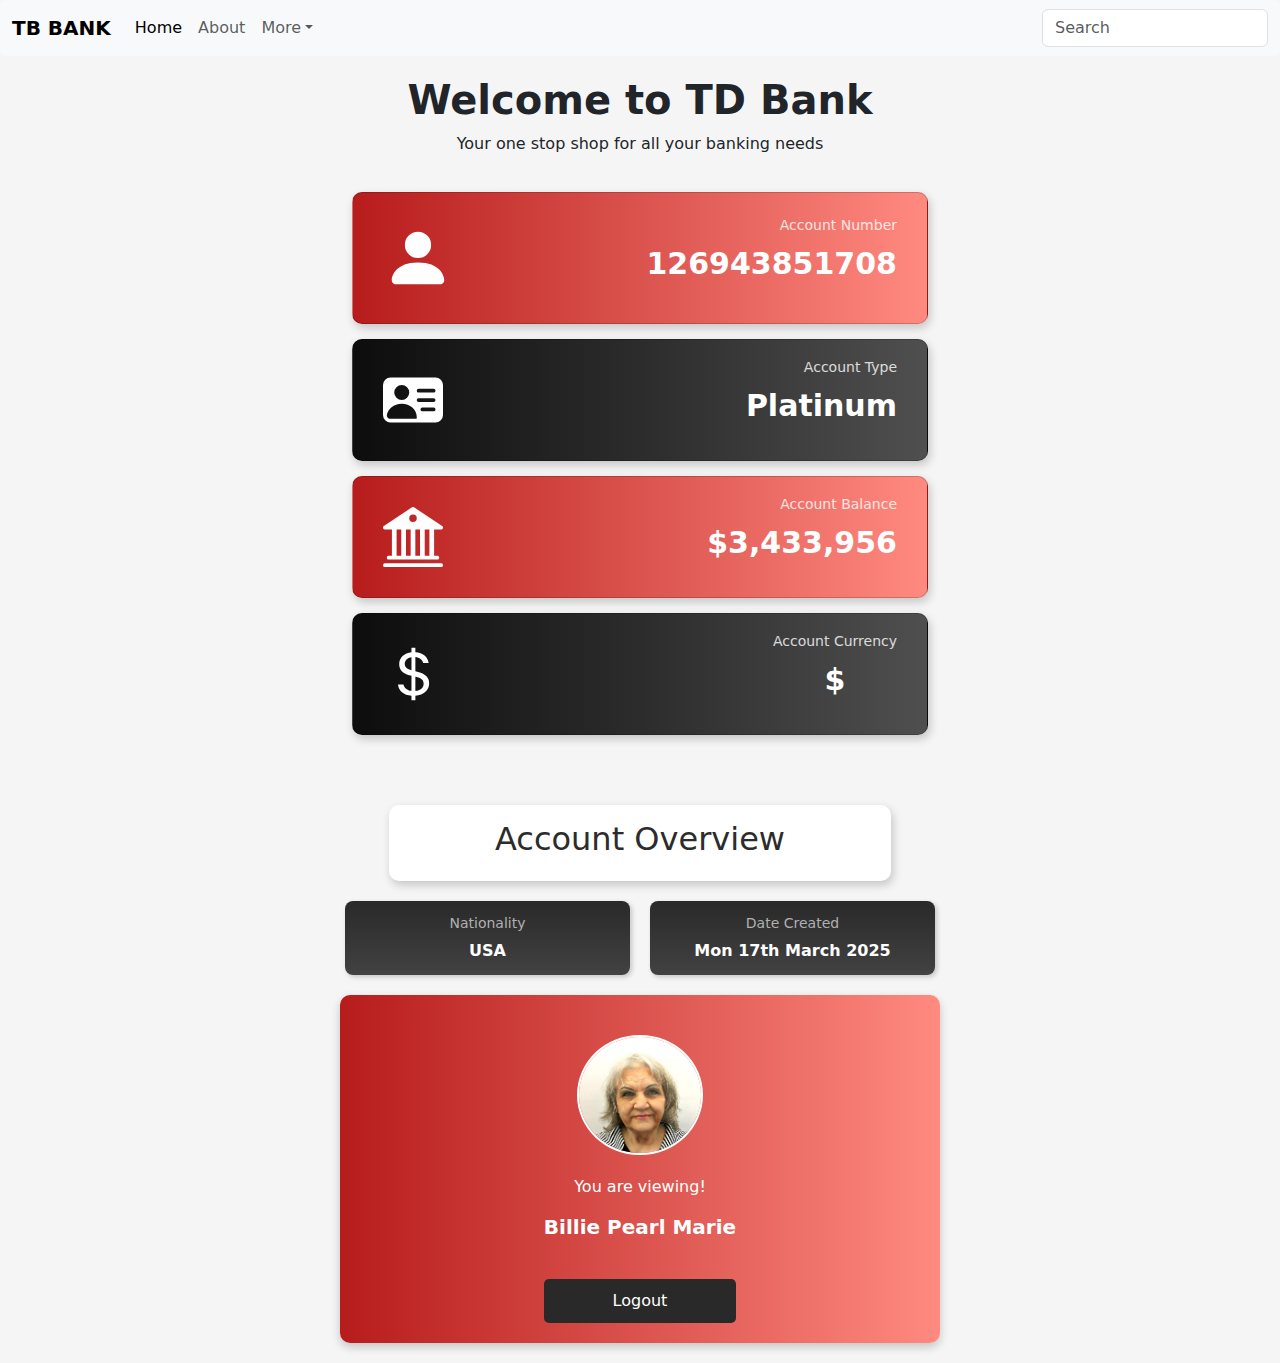
==== dashboard.html @ 37281b9b "Initial commit" ====
<!DOCTYPE html>
<html lang="en">
<head>
    <meta charset="UTF-8">
    <meta name="viewport" content="width=device-width, initial-scale=1.0">
    <title>Document</title>
    <link href="https://cdn.jsdelivr.net/npm/bootstrap@5.3.3/dist/css/bootstrap.min.css" rel="stylesheet" integrity="sha384-QWTKZyjpPEjISv5WaRU9OFeRpok6YctnYmDr5pNlyT2bRjXh0JMhjY6hW+ALEwIH" crossorigin="anonymous">
    <link rel="stylesheet" href="./css/styles2.css">
</head>

<body>
    <nav class="navbar navbar-expand-lg bg-body-tertiary rounded" aria-label="Eleventh navbar example">
        <div class="container-fluid">
          <a class="navbar-brand" href="#"><strong>TB BANK</strong></a>
          <button class="navbar-toggler" type="button" data-bs-toggle="collapse" data-bs-target="#navbarsExample09" aria-controls="navbarsExample09" aria-expanded="false" aria-label="Toggle navigation">
            <span class="navbar-toggler-icon"></span>
          </button>
  
          <div class="collapse navbar-collapse" id="navbarsExample09">
            <ul class="navbar-nav me-auto mb-2 mb-lg-0">
              <li class="nav-item">
                <a class="nav-link active" aria-current="page" href="#">Home</a>
              </li>
              <li class="nav-item">
                <a class="nav-link" href="#">About</a>
              </li>
              <li class="nav-item dropdown">
                <a class="nav-link dropdown-toggle" href="#" data-bs-toggle="dropdown" aria-expanded="false">More</a>
                <ul class="dropdown-menu">
                  <li><a class="dropdown-item" href="#">Recent Transactions</a></li>
                  <li><a class="dropdown-item" href="#">Make a Transfer</a></li>
                  <li><a class="dropdown-item" href="#">Account Settings</a></li>
                </ul>
              </li>
            </ul>
            <form role="search">
              <input class="form-control" type="search" placeholder="Search" aria-label="Search">
            </form>
          </div>
        </div>
      </nav>

      <section class="container">
        <div>
            <h1 class="text-TD">Welcome to TD Bank</h1>
            <p class="text-center">Your one stop shop for all your banking needs</p>
        </div>
      </section>

      <div class="container account-container">
        <div class="card red">
            <div class="icon"><svg xmlns="http://www.w3.org/2000/svg" width="70" height="70" fill="currentColor" class="bi bi-person-fill" viewBox="0 0 16 16">
                <path d="M3 14s-1 0-1-1 1-4 6-4 6 3 6 4-1 1-1 1zm5-6a3 3 0 1 0 0-6 3 3 0 0 0 0 6"/>
              </svg></div>
            <div>
                <p class="label">Account Number</p>
                <p class="value">126943851708</p>
            </div>
        </div>

        <div class="card black">
            <div class="icon"><svg xmlns="http://www.w3.org/2000/svg" width="60" height="60" fill="currentColor" class="bi bi-person-vcard-fill" viewBox="0 0 16 16">
                <path d="M0 4a2 2 0 0 1 2-2h12a2 2 0 0 1 2 2v8a2 2 0 0 1-2 2H2a2 2 0 0 1-2-2zm9 1.5a.5.5 0 0 0 .5.5h4a.5.5 0 0 0 0-1h-4a.5.5 0 0 0-.5.5M9 8a.5.5 0 0 0 .5.5h4a.5.5 0 0 0 0-1h-4A.5.5 0 0 0 9 8m1 2.5a.5.5 0 0 0 .5.5h3a.5.5 0 0 0 0-1h-3a.5.5 0 0 0-.5.5m-1 2C9 10.567 7.21 9 5 9c-2.086 0-3.8 1.398-3.984 3.181A1 1 0 0 0 2 13h6.96q.04-.245.04-.5M7 6a2 2 0 1 0-4 0 2 2 0 0 0 4 0"/>
              </svg></div>
            <div>
                <p class="label">Account Type</p>
                <p class="value">Platinum</p>
            </div>
        </div>

        <div class="card red">
            <div class="icon"><svg xmlns="http://www.w3.org/2000/svg" width="60" height="60" fill="currentColor" class="bi bi-bank2" viewBox="0 0 16 16">
                <path d="M8.277.084a.5.5 0 0 0-.554 0l-7.5 5A.5.5 0 0 0 .5 6h1.875v7H1.5a.5.5 0 0 0 0 1h13a.5.5 0 1 0 0-1h-.875V6H15.5a.5.5 0 0 0 .277-.916zM12.375 6v7h-1.25V6zm-2.5 0v7h-1.25V6zm-2.5 0v7h-1.25V6zm-2.5 0v7h-1.25V6zM8 4a1 1 0 1 1 0-2 1 1 0 0 1 0 2M.5 15a.5.5 0 0 0 0 1h15a.5.5 0 1 0 0-1z"/>
              </svg></div>
            <div>
                <p class="label">Account Balance</p>
                <p class="value">$3,433,956</p>
            </div>
        </div>

        <div class="card black">
            <div class="icon"><svg xmlns="http://www.w3.org/2000/svg" width="60" height="60" fill="currentColor" class="bi bi-currency-dollar" viewBox="0 0 16 16">
                <path d="M4 10.781c.148 1.667 1.513 2.85 3.591 3.003V15h1.043v-1.216c2.27-.179 3.678-1.438 3.678-3.3 0-1.59-.947-2.51-2.956-3.028l-.722-.187V3.467c1.122.11 1.879.714 2.07 1.616h1.47c-.166-1.6-1.54-2.748-3.54-2.875V1H7.591v1.233c-1.939.23-3.27 1.472-3.27 3.156 0 1.454.966 2.483 2.661 2.917l.61.162v4.031c-1.149-.17-1.94-.8-2.131-1.718zm3.391-3.836c-1.043-.263-1.6-.825-1.6-1.616 0-.944.704-1.641 1.8-1.828v3.495l-.2-.05zm1.591 1.872c1.287.323 1.852.859 1.852 1.769 0 1.097-.826 1.828-2.2 1.939V8.73z"/>
              </svg></div>
            <div>
                <p class="label">Account Currency</p>
                <p class="value">$</p>
            </div>
        </div>
    </div>

    <section class="container overview">
        <div class="ov-text">
            <h2>Account Overview</h2>
        </div>
    </section>

    <section class="container Nationality">
        <div class="info-container">
            <div class="info-box">
                <span class="nat-text">Nationality</span>
                <div class="count">USA</div>
            </div>
            <div class="info-box">
                <span class="nat-text">Date Created</span>
                <div class="count">Mon 17th March 2025</div>
            </div>
        </div>
    </section>

    <section class="container profile">
      <div>
        <img src="./Assets/WhatsApp Image 2025-03-07 at 13.56.16_d09283b4.jpg" height="120px" alt="profile picture">
        <p>You are viewing!</p>
        <h5>Billie Pearl Marie</h5>
        <button onclick="logout()">Logout</button>
      </div>
    </section>

    <script src="https://cdn.jsdelivr.net/npm/bootstrap@5.3.3/dist/js/bootstrap.bundle.min.js" integrity="sha384-YvpcrYf0tY3lHB60NNkmXc5s9fDVZLESaAA55NDzOxhy9GkcIdslK1eN7N6jIeHz" crossorigin="anonymous"></script>
    <script>
        function logout() {
            window.location.href = 'index.html';
        }
    </script>
</body>
</html>
---- css/styles2.css ----
/* General styles */
body {
    background-color: whitesmoke;
}

.account-container {
    width: 600px;
    padding-top: 20px;
}

/* Card styling */
.card {
    display: flex;
    justify-content: space-between;
    flex-direction: row;
    align-items: center;
    padding: 15px;
    border-radius: 10px;
    margin-bottom: 15px;
    color: white;
    text-align: center;
    box-shadow: 2px 4px 10px rgba(0, 0, 0, 0.2);
}

/* Background colors */
.red {
    background: linear-gradient(to right, #b71c1c, #ff8a80);
}

.black {
    background: linear-gradient(to right, #0d0d0d, #2c2c2c, #4f4f4f);
}

/* Label text */
.label {
    font-size: 14px;
    opacity: 0.8;
    margin-bottom: 5px;
    text-align: right;
    padding-right: 15px;
}

/* Value text */
.value {
    font-size: 18px;
    font-weight: bold;
}

/* Icons */
.icon img {
    width: 40px;
    height: 40px;
    margin-bottom: 5px;
}

.icon img:hover {
    cursor: pointer;
}

.icon img:active {
    transform: scale(0.9);
}

.icon img:focus {
    outline: none;
}

.icon img:active {
    transform: scale(0.9);
}

.icon {
    padding: 15px;
}

.value {
    font-size: 30px;
    font-weight: bold;
    padding-right: 15px;
}

.text-TD {
    font-weight: 700;
    text-align: center;
    margin-top: 20px;
}

.ov-text {
    text-align: center;
    font-size: 20px;
    font-weight: 700;
    margin-top: 70px;
    margin-bottom: 10px;
    background-color: white;
    padding: 15px;
    border-radius: 10px;
    box-shadow: 2px 4px 10px rgba(0, 0, 0, 0.2);
    width: 45%;
    display: flex;
    justify-content: center;
    align-items: center;
    margin-left: auto;
    margin-right: auto;
    color: #2c2c2c;
}

.national p {
    background-color: whitesmoke;
    padding: 15px;
    border-radius: 10px;
    box-shadow: 2px 4px 10px rgba(0, 0, 0, 0.2);
    width: 15%;
}

.national p:hover {
    cursor: pointer;
}

.national p:active {
    transform: scale(0.9);
}

/* Flexbox container for alignment */
.info-container {
    display: flex;
    justify-content: space-between;
    margin-left: auto;
    margin-right: auto;
    gap: 20px;
    padding: 10px;
    max-width: 610px; /* Adjust width as needed */
}

/* Each box styling */
.info-box {
    flex: 1;
    text-align: center;
    background: linear-gradient(to bottom, #292929, #424242);
    padding: 12px;
    border-radius: 8px;
    box-shadow: 2px 2px 5px rgba(0, 0, 0, 0.2);
}

/* Label styling */
.nat-text {
    display: block;
    font-size: 14px;
    color: #b0b0b0; /* Light gray for contrast */
    margin-bottom: 5px;
}

/* Value styling */
.count {
    font-size: 16px;
    font-weight: bold;
    color: #fff; /* White text for clarity */
}

/* Hover effect */
.info-box:hover {
    transform: scale(1.05);
    transition: transform 0.3s;
}

/* Active effect */
.info-box:active {
    transform: scale(0.95);
}

.profile {
    display: flex;
    justify-content: center;
    align-items: center;
    flex-direction: column;
    padding: 20px;
    border-radius: 10px;
    box-shadow: 0 4px 10px rgba(0, 0, 0, 0.2);
    text-align: center;
    width: 600px;
    background: linear-gradient(to right, #b71c1c, #ff8a80); /* Gradient red background */
    margin-bottom: 20px;
    margin-top: 10px;
}

.profile img {
    border-radius: 50%;
    margin-bottom: 20px;
    margin-top: 20px;
    border-color: white;
    border-width: 2px;
    border-style: solid;
}

.profile p {
    color: white;
    font-weight: 400;
}

.profile h5 {
    color: white;
    font-weight: bold;
    margin-bottom: 25px;
}

.profile button {
    width: 100%;
    padding: 10px;
    background-color: #292929;
    color: white;
    border: none;
    border-radius: 5px;
    margin-top: 15px;
    font-size: 16px;
    cursor: pointer;
}

.profile button:hover {
    background-color: #1f1f1f;
}

.profile button:active {
    transform: scale(0.9);
}

.profile button:focus {
    outline: none;
}

/* Media queries for responsiveness */
@media (max-width: 768px) {
    .account-container, .profile {
        width: 100%;
        padding: 10px;
    }

    .card {
        flex-direction: column;
        align-items: flex-start;
    }

    .icon {
        padding: 0;
        margin-bottom: 10px;
    }

    .label {
        padding-right: 0;
        text-align: left;
    }

    .value {
        font-size: 24px;
        text-align: left;
    }

    .ov-text {
        width: 90%;
    }

    .info-container {
        flex-direction: column;
        gap: 10px;
    }

    .info-box {
        width: 100%;
    }
}

@media (max-width: 480px) {
    .account-container, .profile {
        width: 100%;
        padding: 5px;
    }

    .card {
        flex-direction: column;
        align-items: flex-start;
    }

    .icon {
        padding: 0;
        margin-bottom: 10px;
    }

    .value {
        font-size: 20px;
    }

    .ov-text {
        width: 100%;
        font-size: 18px;
    }

    .info-container {
        flex-direction: column;
        gap: 5px;
    }

    .info-box {
        width: 100%;
    }
}
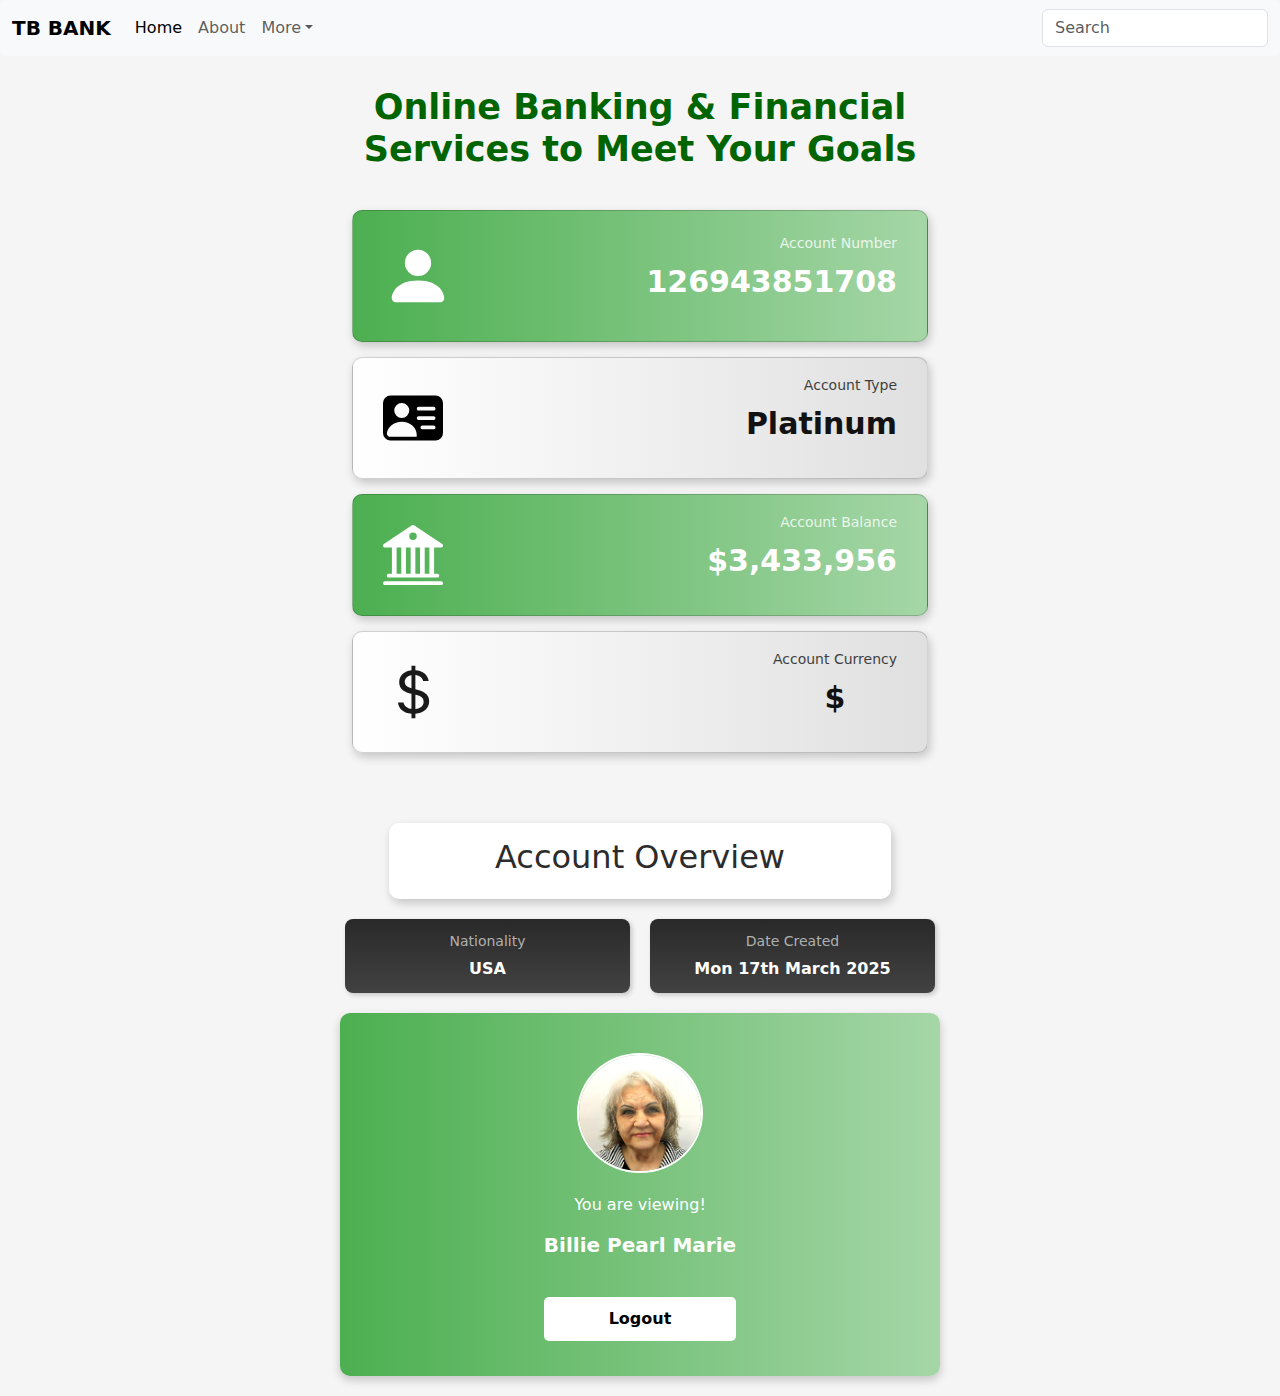
==== commit a0415796: "Update text styles and heading in dashboard for improved readability" ====
--- a/dashboard.html
+++ b/dashboard.html
@@ -40,10 +40,9 @@
         </div>
       </nav>
 
-      <section class="container">
+      <section class="container TD">
         <div>
-            <h1 class="text-TD">Welcome to TD Bank</h1>
-            <p class="text-center">Your one stop shop for all your banking needs</p>
+            <h1 class="text-TD">Online Banking & Financial <br> Services to Meet Your Goals</h1>
         </div>
       </section>
 
@@ -59,7 +58,7 @@
         </div>
 
         <div class="card black">
-            <div class="icon"><svg xmlns="http://www.w3.org/2000/svg" width="60" height="60" fill="currentColor" class="bi bi-person-vcard-fill" viewBox="0 0 16 16">
+            <div class="icon"><svg xmlns="http://www.w3.org/2000/svg" width="60" height="60" fill="a5d6a7" class="bi bi-person-vcard-fill" viewBox="0 0 16 16">
                 <path d="M0 4a2 2 0 0 1 2-2h12a2 2 0 0 1 2 2v8a2 2 0 0 1-2 2H2a2 2 0 0 1-2-2zm9 1.5a.5.5 0 0 0 .5.5h4a.5.5 0 0 0 0-1h-4a.5.5 0 0 0-.5.5M9 8a.5.5 0 0 0 .5.5h4a.5.5 0 0 0 0-1h-4A.5.5 0 0 0 9 8m1 2.5a.5.5 0 0 0 .5.5h3a.5.5 0 0 0 0-1h-3a.5.5 0 0 0-.5.5m-1 2C9 10.567 7.21 9 5 9c-2.086 0-3.8 1.398-3.984 3.181A1 1 0 0 0 2 13h6.96q.04-.245.04-.5M7 6a2 2 0 1 0-4 0 2 2 0 0 0 4 0"/>
               </svg></div>
             <div>
@@ -79,7 +78,7 @@
         </div>
 
         <div class="card black">
-            <div class="icon"><svg xmlns="http://www.w3.org/2000/svg" width="60" height="60" fill="currentColor" class="bi bi-currency-dollar" viewBox="0 0 16 16">
+            <div class="icon"><svg xmlns="http://www.w3.org/2000/svg" width="60" height="60" fill="#1a1a1a" class="bi bi-currency-dollar" viewBox="0 0 16 16">
                 <path d="M4 10.781c.148 1.667 1.513 2.85 3.591 3.003V15h1.043v-1.216c2.27-.179 3.678-1.438 3.678-3.3 0-1.59-.947-2.51-2.956-3.028l-.722-.187V3.467c1.122.11 1.879.714 2.07 1.616h1.47c-.166-1.6-1.54-2.748-3.54-2.875V1H7.591v1.233c-1.939.23-3.27 1.472-3.27 3.156 0 1.454.966 2.483 2.661 2.917l.61.162v4.031c-1.149-.17-1.94-.8-2.131-1.718zm3.391-3.836c-1.043-.263-1.6-.825-1.6-1.616 0-.944.704-1.641 1.8-1.828v3.495l-.2-.05zm1.591 1.872c1.287.323 1.852.859 1.852 1.769 0 1.097-.826 1.828-2.2 1.939V8.73z"/>
               </svg></div>
             <div>
@@ -113,7 +112,7 @@
         <img src="./Assets/WhatsApp Image 2025-03-07 at 13.56.16_d09283b4.jpg" height="120px" alt="profile picture">
         <p>You are viewing!</p>
         <h5>Billie Pearl Marie</h5>
-        <button onclick="logout()">Logout</button>
+        <button onclick="logout()"><strong>Logout</strong></button>
       </div>
     </section>
 
--- a/css/styles2.css
+++ b/css/styles2.css
@@ -24,11 +24,15 @@
 
 /* Background colors */
 .red {
-    background: linear-gradient(to right, #b71c1c, #ff8a80);
+    background: linear-gradient(to right, #4caf50, #a5d6a7); /* Green and white gradient */
 }
 
 .black {
-    background: linear-gradient(to right, #0d0d0d, #2c2c2c, #4f4f4f);
+    background: linear-gradient(to right, #ffffff, #f0f0f0, #e0e0e0); /* White gradient */
+}
+
+.black p {
+    color: #121212 !important;
 }
 
 /* Label text */
@@ -80,9 +84,12 @@
 }
 
 .text-TD {
-    font-weight: 700;
-    text-align: center;
-    margin-top: 20px;
+    text-align: center;
+    font-size: 35px;
+    font-weight: 550;
+    margin-top: 30px;
+    margin-bottom: 20px;
+    color:#006400;
 }
 
 .ov-text {
@@ -177,7 +184,7 @@
     box-shadow: 0 4px 10px rgba(0, 0, 0, 0.2);
     text-align: center;
     width: 600px;
-    background: linear-gradient(to right, #b71c1c, #ff8a80); /* Gradient red background */
+    background: linear-gradient(to right, #4caf50, #a5d6a7); /* Green and white gradient */
     margin-bottom: 20px;
     margin-top: 10px;
 }
@@ -205,17 +212,19 @@
 .profile button {
     width: 100%;
     padding: 10px;
-    background-color: #292929;
-    color: white;
+    background-color: white;
+    color: black;
     border: none;
     border-radius: 5px;
     margin-top: 15px;
+    margin-bottom: 15px;
     font-size: 16px;
     cursor: pointer;
 }
 
 .profile button:hover {
-    background-color: #1f1f1f;
+    background-color: #f0f0f0;
+    cursor: pointer;
 }
 
 .profile button:active {
@@ -265,6 +274,10 @@
     .info-box {
         width: 100%;
     }
+
+    .text-TD {
+        font-size: 28px;
+    }
 }
 
 @media (max-width: 480px) {
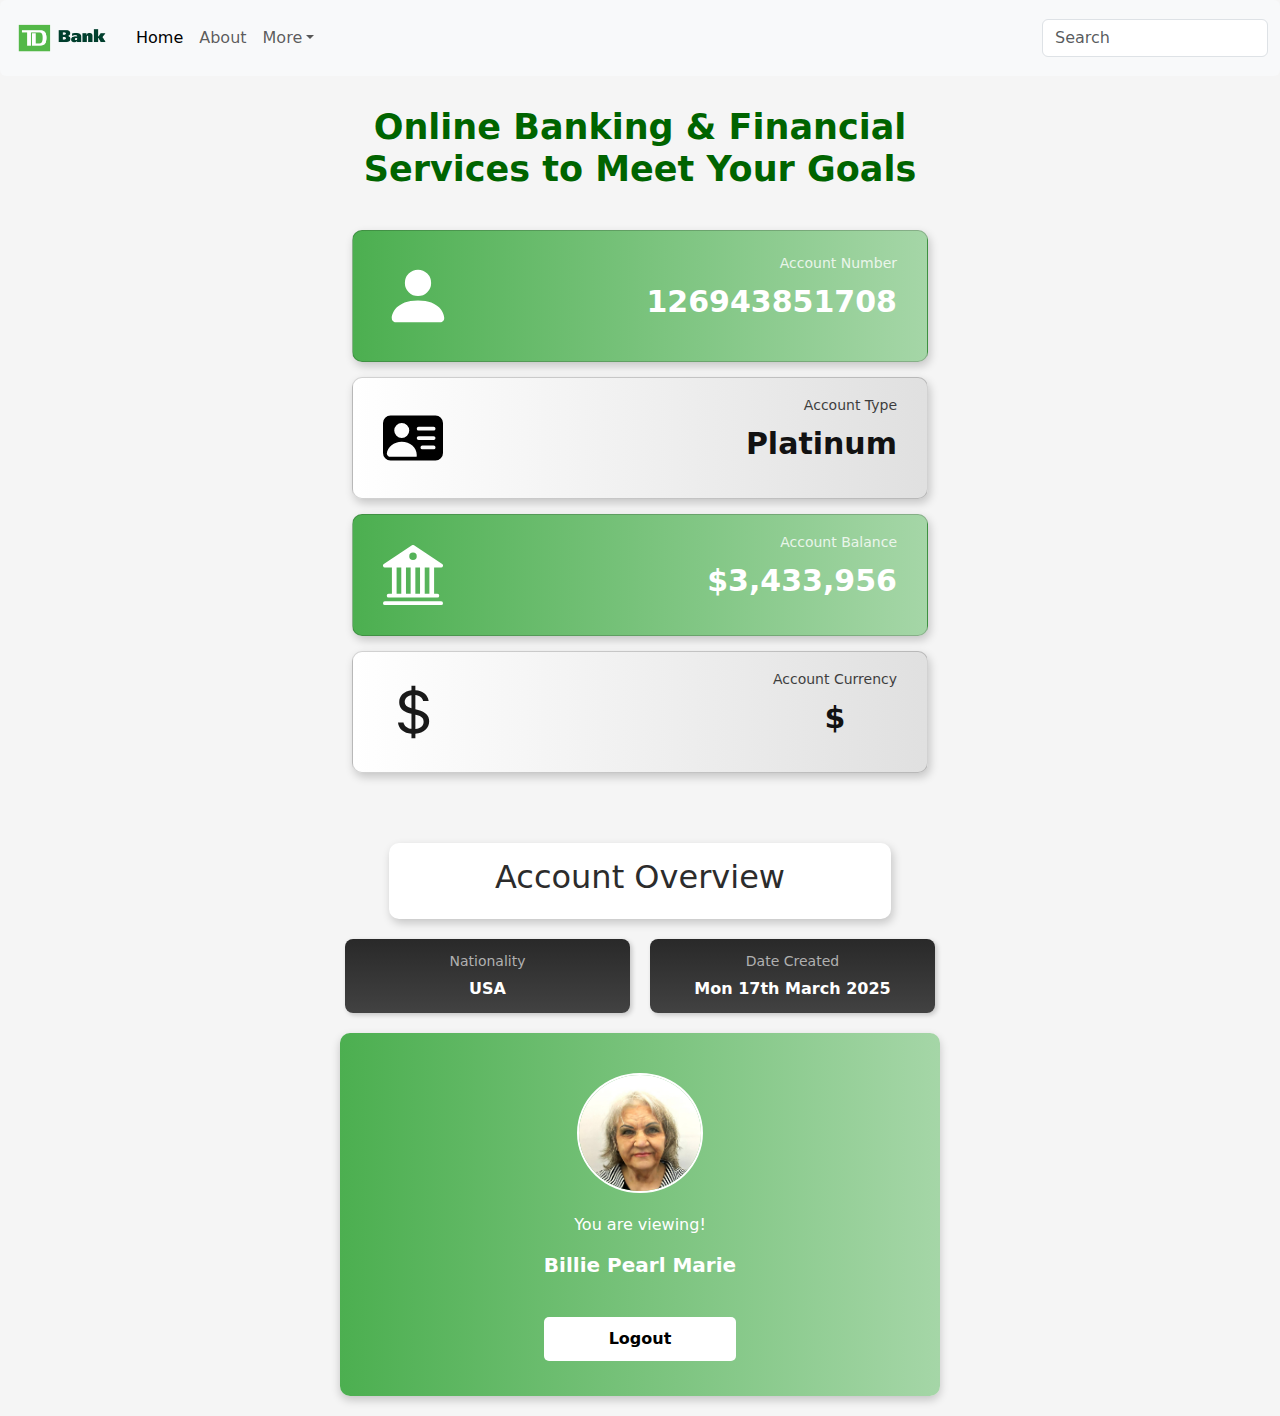
==== commit 7903349d: "Add bank logo to navbar in dashboard" ====
--- a/dashboard.html
+++ b/dashboard.html
@@ -11,7 +11,7 @@
 <body>
     <nav class="navbar navbar-expand-lg bg-body-tertiary rounded" aria-label="Eleventh navbar example">
         <div class="container-fluid">
-          <a class="navbar-brand" href="#"><strong>TB BANK</strong></a>
+          <a class="navbar-brand" href="#"><img src="./Assets/bank logo.png" height="50px" alt=""></a>
           <button class="navbar-toggler" type="button" data-bs-toggle="collapse" data-bs-target="#navbarsExample09" aria-controls="navbarsExample09" aria-expanded="false" aria-label="Toggle navigation">
             <span class="navbar-toggler-icon"></span>
           </button>
